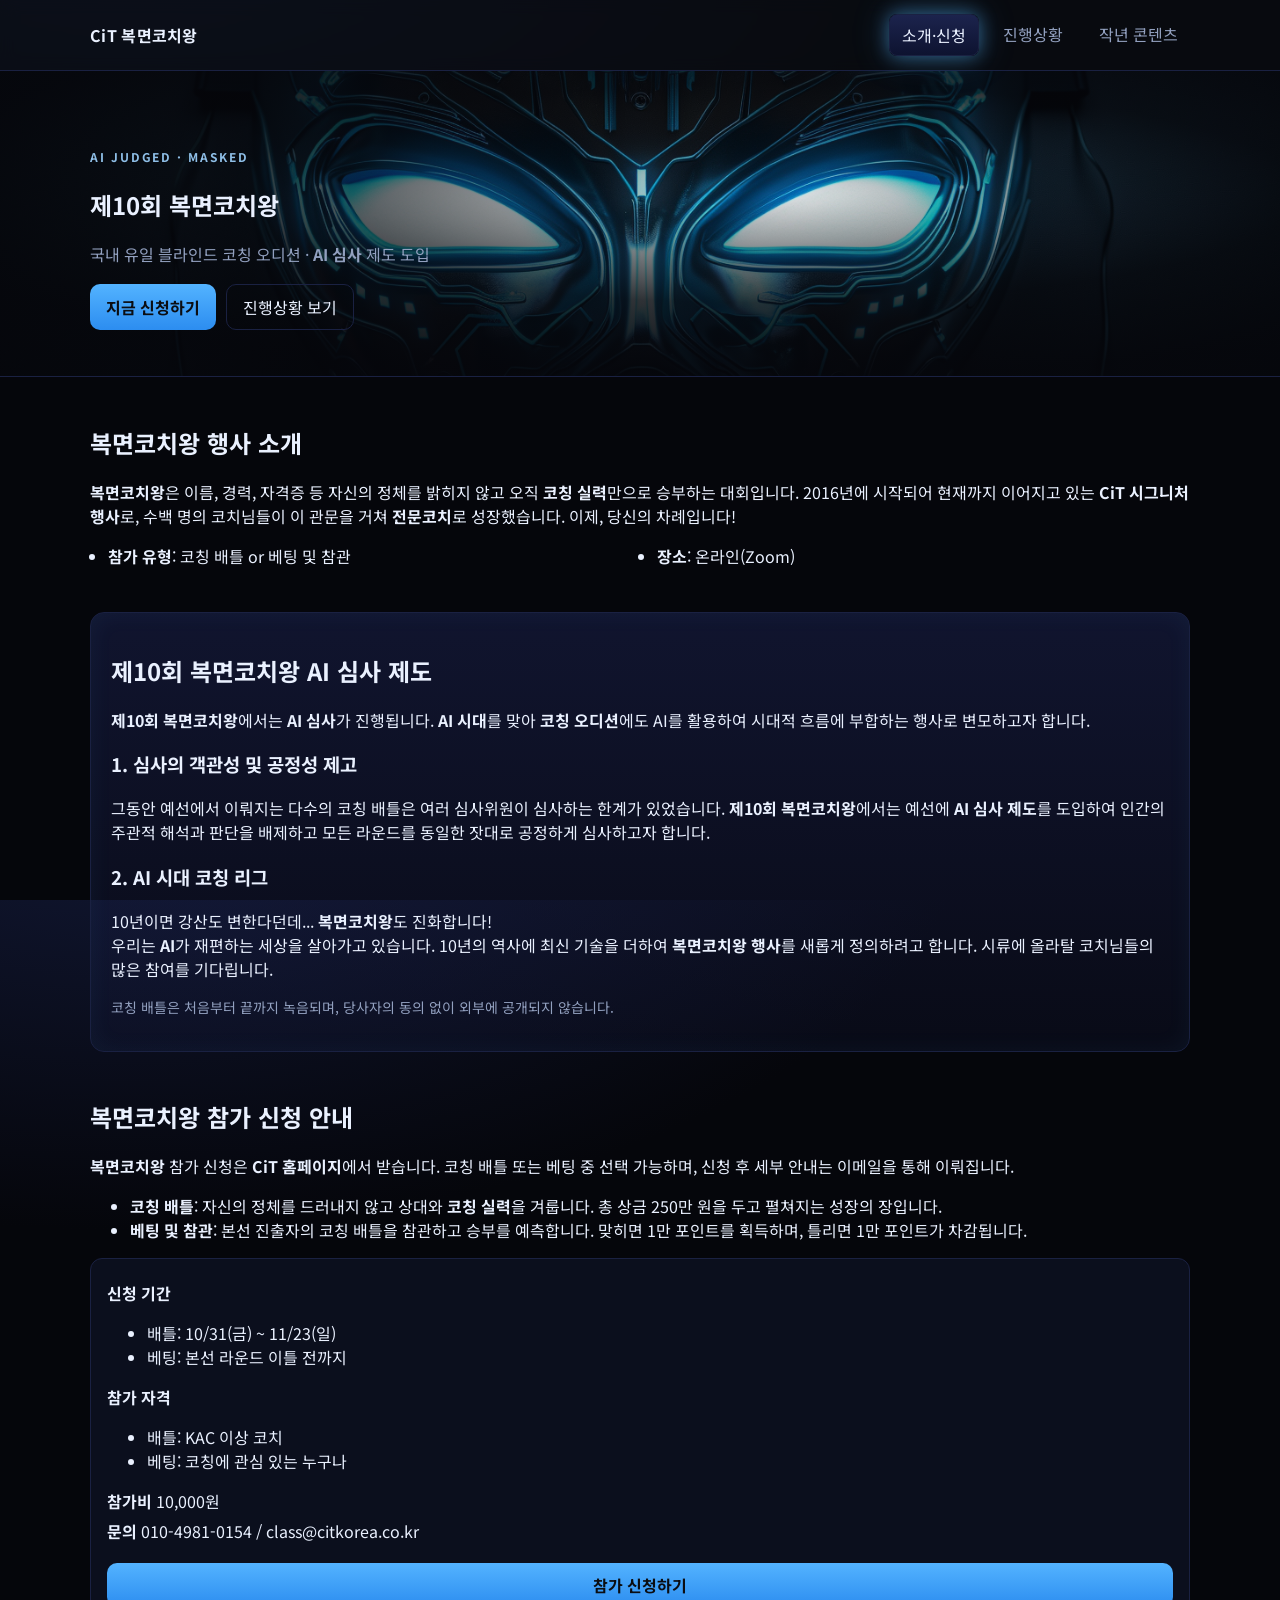
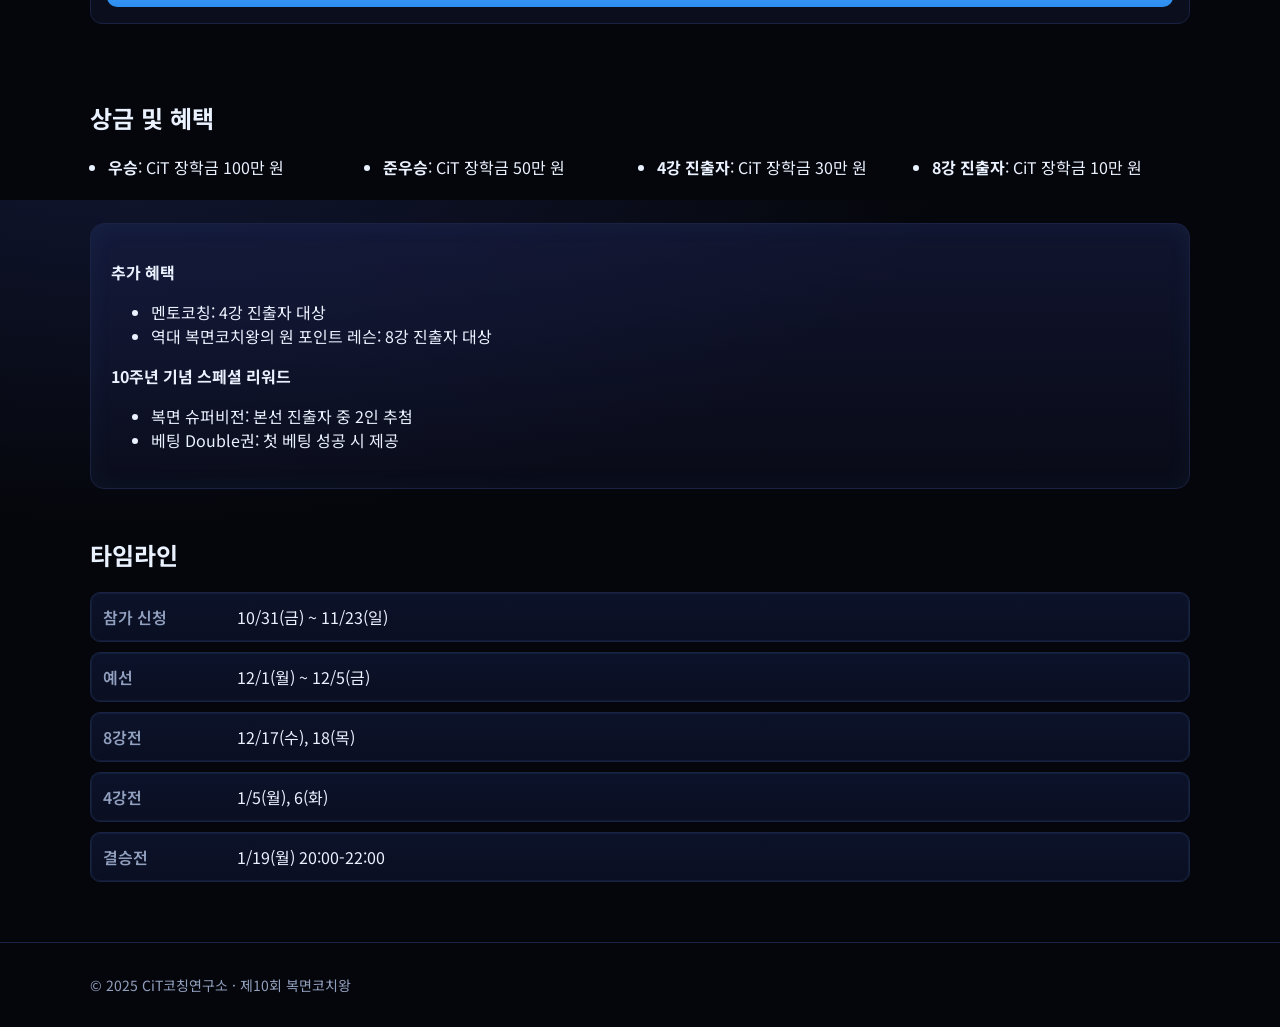
==== index.html @ 7fe80324 "Initial commit: 2025-masked-coach" ====
<!DOCTYPE html>
<html lang="ko">
<head>
    <meta charset="UTF-8" />
    <meta name="viewport" content="width=device-width, initial-scale=1, maximum-scale=5, user-scalable=yes" />
    <title>제10회 복면코치왕 | 소개 · 신청</title>
    <meta name="description" content="제10회 복면코치왕 행사 소개 및 참가 신청. 올해는 AI 심사 제도를 도입합니다." />
    
    <!-- SEO 메타 태그 -->
    <meta name="keywords" content="복면코치왕, 코칭, 오디션, AI심사, 코치, 전문코치, 코칭배틀, CiT코칭연구소" />
    <meta name="author" content="CiT코칭연구소" />
    <meta name="robots" content="index, follow" />
    <meta name="language" content="ko" />
    <meta name="revisit-after" content="7 days" />
    
    <!-- Open Graph 메타 태그 -->
    <meta property="og:type" content="website" />
    <meta property="og:title" content="제10회 복면코치왕 | 소개 · 신청" />
    <meta property="og:description" content="제10회 복면코치왕 행사 소개 및 참가 신청. 올해는 AI 심사 제도를 도입합니다." />
    <meta property="og:image" content="assets/img/mask-ai.png" />
    <meta property="og:url" content="https://citkorea.co.kr/masked-coach" />
    <meta property="og:site_name" content="CiT 복면코치왕" />
    <meta property="og:locale" content="ko_KR" />
    
    <!-- Twitter Card 메타 태그 -->
    <meta name="twitter:card" content="summary_large_image" />
    <meta name="twitter:title" content="제10회 복면코치왕 | 소개 · 신청" />
    <meta name="twitter:description" content="제10회 복면코치왕 행사 소개 및 참가 신청. 올해는 AI 심사 제도를 도입합니다." />
    <meta name="twitter:image" content="assets/img/mask-ai.png" />
    
    <!-- 구조화된 데이터 (JSON-LD) -->
    <script type="application/ld+json">
    {
        "@context": "https://schema.org",
        "@type": "Event",
        "name": "제10회 복면코치왕",
        "description": "국내 유일 블라인드 코칭 오디션 · AI 심사 제도 도입",
        "startDate": "2024-10-31",
        "endDate": "2025-01-19",
        "eventStatus": "https://schema.org/EventScheduled",
        "eventAttendanceMode": "https://schema.org/OnlineEventAttendanceMode",
        "location": {
            "@type": "VirtualLocation",
            "url": "https://citkorea.co.kr/masked-coach"
        },
        "organizer": {
            "@type": "Organization",
            "name": "CiT코칭연구소",
            "url": "https://citkorea.co.kr"
        },
        "offers": {
            "@type": "Offer",
            "price": "10000",
            "priceCurrency": "KRW",
            "availability": "https://schema.org/InStock"
        }
    }
    </script>
    
    <link rel="canonical" href="https://citkorea.co.kr/masked-coach/" />
    <link rel="preload" as="image" href="assets/img/mask-ai.png" />
    <link rel="preconnect" href="https://fonts.googleapis.com">
    <link rel="preconnect" href="https://fonts.gstatic.com" crossorigin>
    <link href="https://fonts.googleapis.com/css2?family=Noto+Sans+KR:wght@400;600;700&display=swap" rel="stylesheet">
    <link rel="stylesheet" href="assets/styles.css" />
</head>
<body>
    <header class="site-header">
        <div class="container header-inner">
            <a class="brand" href="./">CiT 복면코치왕</a>
            <nav class="nav">
                <a class="nav-link active" href="./">소개·신청</a>
                <a class="nav-link" href="progress.html">진행상황</a>
                <a class="nav-link" href="archive.html">작년 콘텐츠</a>
            </nav>
        </div>
    </header>

    <main>
        <section class="hero-image compact" style="background-image: url('assets/img/mask-ai.png');" role="img" aria-label="제10회 복면코치왕 AI 심사 제도 도입을 상징하는 마스크 이미지">
            <div class="container">
                <span class="hero-kicker">AI JUDGED · MASKED</span>
                <h1><strong>제10회 복면코치왕</strong></h1>
                <p class="subtitle">국내 유일 블라인드 코칭 오디션 · <strong>AI 심사</strong> 제도 도입</p>
                <div class="cta-group">
                    <a class="btn primary" target="_blank" rel="noopener" href="https://citkorea.co.kr/02/02_01.php">지금 신청하기</a>
                    <a class="btn ghost" href="progress.html">진행상황 보기</a>
                </div>
            </div>
        </section>
        <div class="container">

        <section class="section">
            <h2>복면코치왕 행사 소개</h2>
            <p>
                <strong>복면코치왕</strong>은 이름, 경력, 자격증 등 자신의 정체를 밝히지 않고 오직 <strong>코칭 실력</strong>만으로 승부하는 대회입니다. 2016년에 시작되어 현재까지 이어지고 있는 <strong>CiT 시그니처 행사</strong>로, 수백 명의 코치님들이 이 관문을 거쳐 <strong>전문코치</strong>로 성장했습니다. 이제, 당신의 차례입니다!
            </p>
            <ul class="keypoints">
                <li><strong>참가 유형</strong>: 코칭 배틀 or 베팅 및 참관</li>
                <li><strong>장소</strong>: 온라인(Zoom)</li>
            </ul>
        </section>

        <section class="section accent">
            <h2>제10회 복면코치왕 AI 심사 제도</h2>
            <p>
                <strong>제10회 복면코치왕</strong>에서는 <strong>AI 심사</strong>가 진행됩니다. <strong>AI 시대</strong>를 맞아 <strong>코칭 오디션</strong>에도 AI를 활용하여 시대적 흐름에 부합하는 행사로 변모하고자 합니다.
            </p>
            
            <h3>1. 심사의 객관성 및 공정성 제고</h3>
            <p>
                그동안 예선에서 이뤄지는 다수의 코칭 배틀은 여러 심사위원이 심사하는 한계가 있었습니다. <strong>제10회 복면코치왕</strong>에서는 예선에 <strong>AI 심사 제도</strong>를 도입하여 인간의 주관적 해석과 판단을 배제하고 모든 라운드를 동일한 잣대로 공정하게 심사하고자 합니다.
            </p>
            
            <h3>2. AI 시대 코칭 리그</h3>
            <p>
                10년이면 강산도 변한다던데... <strong>복면코치왕</strong>도 진화합니다!<br>
                우리는 <strong>AI</strong>가 재편하는 세상을 살아가고 있습니다. 10년의 역사에 최신 기술을 더하여 <strong>복면코치왕 행사</strong>를 새롭게 정의하려고 합니다. 시류에 올라탈 코치님들의 많은 참여를 기다립니다.
            </p>
            
            <p class="note">코칭 배틀은 처음부터 끝까지 녹음되며, 당사자의 동의 없이 외부에 공개되지 않습니다.</p>
        </section>

        <section id="apply" class="section">
            <h2>복면코치왕 참가 신청 안내</h2>
            <p>
                <strong>복면코치왕</strong> 참가 신청은 <strong>CiT 홈페이지</strong>에서 받습니다. 코칭 배틀 또는 베팅 중 선택 가능하며, 신청 후 세부 안내는 이메일을 통해 이뤄집니다.
            </p>
            <ul>
                <li><strong>코칭 배틀</strong>: 자신의 정체를 드러내지 않고 상대와 <strong>코칭 실력</strong>을 겨룹니다. 총 상금 250만 원을 두고 펼쳐지는 성장의 장입니다.</li>
                <li><strong>베팅 및 참관</strong>: 본선 진출자의 코칭 배틀을 참관하고 승부를 예측합니다. 맞히면 1만 포인트를 획득하며, 틀리면 1만 포인트가 차감됩니다.</li>
            </ul>
            <div class="apply-card">
                <div class="apply-info">
                    <p><strong>신청 기간</strong></p>
                    <ul>
                        <li>배틀: 10/31(금) ~ 11/23(일)</li>
                        <li>베팅: 본선 라운드 이틀 전까지</li>
                    </ul>
                    <p><strong>참가 자격</strong></p>
                    <ul>
                        <li>배틀: KAC 이상 코치</li>
                        <li>베팅: 코칭에 관심 있는 누구나</li>
                    </ul>
                    <p><strong>참가비</strong> 10,000원</p>
                    <p><strong>문의</strong> 010-4981-0154 / class@citkorea.co.kr</p>
                </div>
                <a class="btn primary block" target="_blank" rel="noopener" href="https://citkorea.co.kr/02/02_01.php">
                    참가 신청하기
                </a>
            </div>
        </section>

        <section class="section">
            <h2>상금 및 혜택</h2>
            <ul class="keypoints">
                <li><strong>우승</strong>: CiT 장학금 100만 원</li>
                <li><strong>준우승</strong>: CiT 장학금 50만 원</li>
                <li><strong>4강 진출자</strong>: CiT 장학금 30만 원</li>
                <li><strong>8강 진출자</strong>: CiT 장학금 10만 원</li>
            </ul>
        </section>

        <section class="section accent">
            <p><strong>추가 혜택</strong></p>
            <ul>
                <li>멘토코칭: 4강 진출자 대상</li>
                <li>역대 복면코치왕의 원 포인트 레슨: 8강 진출자 대상</li>
            </ul>
            
            <p><strong>10주년 기념 스페셜 리워드</strong></p>
            <ul>
                <li>복면 슈퍼비전: 본선 진출자 중 2인 추첨</li>
                <li>베팅 Double권: 첫 베팅 성공 시 제공</li>
            </ul>
        </section>

        <section class="section">
            <h2>타임라인</h2>
            <div class="timeline">
                <div class="timeline-item">
                    <span class="when">참가 신청</span>
                    <span class="what">10/31(금) ~ 11/23(일)</span>
                </div>
                <div class="timeline-item">
                    <span class="when">예선</span>
                    <span class="what">12/1(월) ~ 12/5(금)</span>
                </div>
                <div class="timeline-item">
                    <span class="when">8강전</span>
                    <span class="what">12/17(수), 18(목)</span>
                </div>
                <div class="timeline-item">
                    <span class="when">4강전</span>
                    <span class="what">1/5(월), 6(화)</span>
                </div>
                <div class="timeline-item">
                    <span class="when">결승전</span>
                    <span class="what">1/19(월) 20:00-22:00</span>
                </div>
            </div>
        </section>
        </div>
    </main>

    <footer class="site-footer">
        <div class="container">
            <p>© 2025 CiT코칭연구소 · 제10회 복면코치왕</p>
        </div>
    </footer>

    <script src="assets/app.js"></script>
</body>
</html>
---- assets/styles.css ----
:root {
  --bg: #05060b;
  --panel: #0b0f1d;
  --text: #eaf1ff;
  --muted: #92a0bf;
  --primary: #53b3ff;
  --primary-600: #2c8df0;
  --accent: #0f1530;
  --border: #1a2142;
  --success: #8dd08a;
  --glow: 0 0 18px rgba(83,179,255,0.45), 0 0 36px rgba(83,179,255,0.25);
}

* { box-sizing: border-box; }
html, body { height: 100%; }
body {
  margin: 0;
  font-family: 'Noto Sans KR', system-ui, -apple-system, Segoe UI, Roboto, Arial, sans-serif;
  color: var(--text);
  background: radial-gradient(1400px 700px at 10% -10%, #111733 0%, var(--bg) 60%);
}

.container { width: min(1100px, 92vw); margin: 0 auto; }

.site-header { position: sticky; top: 0; z-index: 10; background: rgba(11,13,18,0.7); backdrop-filter: blur(8px); border-bottom: 1px solid var(--border); }
.header-inner { display: flex; align-items: center; justify-content: space-between; padding: 14px 0; }
.brand { color: var(--text); text-decoration: none; font-weight: 700; letter-spacing: 0.3px; }
.nav { display: flex; gap: 12px; }
.nav-link { color: var(--muted); text-decoration: none; padding: 8px 12px; border-radius: 8px; }
.nav-link:hover { color: var(--text); background: var(--accent); }
.nav-link.active { color: var(--text); background: linear-gradient(180deg, rgba(30,38,84,0.9), rgba(14,20,52,0.9)); border: 1px solid var(--border); box-shadow: var(--glow); }

.hero { padding: 64px 0 24px; text-align: left; }
.hero h1 { font-size: 40px; margin: 0 0 8px; }
.subtitle { color: var(--muted); margin-top: 6px; }
.cta-group { margin-top: 18px; display: flex; gap: 10px; flex-wrap: wrap; }

/* Hero image banner */
.hero-image {
  position: relative;
  padding: 120px 0 80px;
  background-position: center;
  background-size: cover;
  background-repeat: no-repeat;
  border-bottom: 1px solid var(--border);
  min-height: 46vh;
}
.hero-image::before {
  content: '';
  position: absolute;
  inset: 0;
  background: radial-gradient(70% 60% at 60% 40%, rgba(14,20,52,0.08) 0%, rgba(5,6,11,0.82) 60%, rgba(5,6,11,0.95) 100%);
}
.hero-image.compact { min-height: 34vh; padding: 72px 0 44px; }
.hero-image.contain { background-size: contain; min-height: 56vh; }
.hero-image .container { position: relative; z-index: 1; }
.hero-kicker { display: inline-block; color: #9ed3ff; text-transform: uppercase; letter-spacing: 0.16em; font-weight: 700; font-size: 12px; opacity: 0.9; }
.hero h1 strong { color: #a9d9ff; text-shadow: var(--glow); }

.btn { 
  display: inline-flex; 
  align-items: center; 
  justify-content: center; 
  gap: 8px; 
  padding: 10px 16px; 
  border-radius: 10px; 
  text-decoration: none; 
  color: var(--text); 
  border: 1px solid var(--border); 
  background: var(--accent); 
  box-shadow: 0 0 0 rgba(0,0,0,0); 
  transition: box-shadow .2s ease, transform .08s ease;
  min-height: 44px; /* 터치 친화적인 최소 높이 */
  -webkit-tap-highlight-color: transparent; /* 모바일 터치 하이라이트 제거 */
  touch-action: manipulation; /* 더블탭 줌 방지 */
}
.btn.primary { background: linear-gradient(180deg, var(--primary), var(--primary-600)); border: none; color: #0b0d12; font-weight: 700; }
.btn.primary:hover { box-shadow: var(--glow); transform: translateY(-1px); }
.btn.ghost { 
  background: transparent; 
  transition: all 0.2s ease;
}

.btn.ghost:hover {
  background: var(--primary);
  color: var(--bg);
  transform: translateY(-1px);
}
.btn.block { width: 100%; }

.section { padding: 28px 0; }
.section.accent { background: linear-gradient(180deg, rgba(24,30,70,0.6), rgba(24,30,70,0.2)); border: 1px solid var(--border); border-radius: 14px; padding: 20px; box-shadow: inset 0 0 24px rgba(83,179,255,0.06); }

.keypoints { display: grid; grid-template-columns: repeat(auto-fit, minmax(220px, 1fr)); gap: 8px 16px; padding-left: 18px; }
.criteria { padding-left: 18px; }
.note { color: var(--muted); font-size: 14px; }

.apply-card { display: grid; grid-template-columns: 1fr; gap: 14px; background: var(--panel); border: 1px solid var(--border); border-radius: 12px; padding: 16px; }
.apply-info p { margin: 6px 0; }

.timeline { display: grid; gap: 10px; }
.timeline-item { display: grid; grid-template-columns: 120px 1fr; gap: 14px; align-items: center; background: linear-gradient(180deg, #0c1229, #0a0f22); border: 1px solid var(--border); padding: 12px; border-radius: 10px; box-shadow: inset 0 0 0 1px rgba(83,179,255,0.08); }
.timeline .when { color: var(--muted); font-weight: 600; }

.site-footer { border-top: 1px solid var(--border); margin-top: 32px; }
.site-footer .container { padding: 18px 0; color: var(--muted); font-size: 14px; }

.card { background: linear-gradient(180deg, #0d1226, #0a0f21); border: 1px solid var(--border); border-radius: 12px; overflow: hidden; box-shadow: inset 0 0 0 1px rgba(83,179,255,0.06); }
.card-header { display: flex; align-items: center; gap: 10px; padding: 12px 14px; border-bottom: 1px solid var(--border); background: #151a2b; }
.card-header h3 { margin: 0; font-size: 18px; }
.badge { display: inline-block; padding: 2px 8px; border-radius: 999px; background: linear-gradient(180deg, #263266, #1c274f); color: var(--text); font-size: 12px; box-shadow: var(--glow); }
.card-body { padding: 12px 14px; color: var(--text); }
.card-footer { padding: 10px 14px; border-top: 1px solid var(--border); color: var(--muted); display: flex; gap: 12px; align-items: center; justify-content: space-between; }

.progress-controls { display: flex; gap: 12px; margin: 12px 0 18px; }
.progress-controls input { background: var(--panel); border: 1px solid var(--border); color: var(--text); padding: 10px 12px; border-radius: 10px; width: 280px; box-shadow: inset 0 0 12px rgba(83,179,255,0.08); }

.stats { display: grid; grid-template-columns: repeat(auto-fit, minmax(160px, 1fr)); gap: 12px; margin: 12px 0 16px; }
.stat { background: var(--panel); border: 1px solid var(--border); border-radius: 12px; padding: 12px; display: grid; gap: 4px; }
.stat .num { font-size: 22px; font-weight: 700; }
.stat .label { color: var(--muted); font-size: 13px; }

.grid { display: grid; grid-template-columns: 1fr; gap: 20px; }
.video-card .thumb { aspect-ratio: 16/9; background: #000; box-shadow: 0 0 24px rgba(169, 137, 65, 0.25); }
.video-card iframe { width: 100%; height: 100%; border: 0; }

.links { padding-left: 18px; }
.tags { display: flex; gap: 6px; flex-wrap: wrap; }
.tag { background: #22305c; border-radius: 999px; padding: 2px 8px; font-size: 12px; box-shadow: var(--glow); }

/* 모바일 최적화 */
@media (max-width: 768px) {
  /* 스크롤 개선 */
  html {
    -webkit-overflow-scrolling: touch;
  }
  
  body {
    -webkit-text-size-adjust: 100%; /* iOS 텍스트 크기 자동 조정 방지 */
  }
  .container { 
    width: 95vw; 
    padding: 0 16px;
  }
  
  .site-header {
    padding: 0 16px;
  }
  
  .header-inner {
    flex-direction: column;
    gap: 16px;
    padding: 16px 0;
  }
  
  .nav {
    width: 100%;
    justify-content: center;
    flex-wrap: wrap;
    gap: 8px;
  }
  
  .nav-link {
    font-size: 14px;
    padding: 10px 16px;
  }
  
  .hero-image {
    padding: 80px 0 60px;
    min-height: 40vh;
  }
  
  .hero-image h1 {
    font-size: 28px;
    line-height: 1.2;
  }
  
  .subtitle {
    font-size: 16px;
    line-height: 1.4;
  }
  
  .cta-group {
    flex-direction: column;
    align-items: stretch;
    gap: 12px;
  }
  
  .btn {
    padding: 14px 20px;
    font-size: 16px;
    text-align: center;
  }
  
  .section {
    padding: 32px 0;
  }
  
  .section h2 {
    font-size: 24px;
    margin-bottom: 20px;
  }
  
  .section h3 {
    font-size: 20px;
    margin-bottom: 16px;
  }
  
  .keypoints {
    padding-left: 20px;
  }
  
  .keypoints li {
    margin-bottom: 12px;
    font-size: 15px;
    line-height: 1.5;
  }
  
  .apply-card {
    flex-direction: column;
    gap: 24px;
  }
  
  .apply-info {
    order: 1;
  }
  
  .timeline {
    gap: 16px;
  }
  
  .timeline-item {
    grid-template-columns: 80px 1fr;
    gap: 12px;
    padding: 16px;
  }
  
  .timeline-item .when {
    font-size: 12px;
  }
  
  .timeline-item .what {
    font-size: 14px;
  }
  
  .card {
    margin-bottom: 20px;
  }
  
  .card-header h3 {
    font-size: 18px;
  }
  
  .card-body p {
    font-size: 14px;
    line-height: 1.6;
  }
  
  .grid {
    grid-template-columns: 1fr;
    gap: 20px;
  }
  
  .video-card .thumb iframe {
    height: 200px;
  }
  
  .stats {
    flex-direction: column;
    gap: 16px;
  }
  
  .stat {
    text-align: center;
  }
  
  .stat .num {
    font-size: 32px;
  }
  
  .stat .label {
    font-size: 14px;
  }
  
  /* 모바일에서 더 나은 터치 경험 */
  .nav-link,
  .btn,
  .copy-btn,
  .delete-btn {
    -webkit-tap-highlight-color: transparent;
    touch-action: manipulation;
  }
  
  /* 모바일에서 스크롤 개선 */
  .progress-list,
  .inquiry-list {
    -webkit-overflow-scrolling: touch;
  }
  
  /* 모바일에서 폰트 크기 최적화 */
  p, li, span {
    font-size: 15px;
    line-height: 1.6;
  }
  
  /* 모바일에서 더 나은 가독성 */
  .hero-kicker {
    font-size: 11px;
  }
  
  .note {
    font-size: 13px;
    padding: 12px;
  }
  
  /* 모바일에서 카드 간격 조정 */
  .card {
    margin-bottom: 16px;
  }
  
  /* 모바일에서 태그 크기 조정 */
  .tag {
    font-size: 11px;
    padding: 3px 8px;
  }
  
  /* 모바일에서 드롭다운 화살표 크기 조정 */
  .input-group select {
    background-size: 14px;
    padding-right: 36px;
  }
}

@media (max-width: 640px) {
  .timeline-item { 
    grid-template-columns: 70px 1fr; 
    padding: 12px;
  }
  
  .hero-image h1 {
    font-size: 24px;
  }
  
  .section h2 {
    font-size: 22px;
  }
  
  .section h3 {
    font-size: 18px;
  }
  
  .nickname-generator {
    padding: 0 10px;
  }
  
  .nickname-item {
    flex-direction: column;
    align-items: flex-start;
    gap: 8px;
  }
  
  .nickname-text {
    font-size: 14px;
  }
  
  .breadcrumb ol {
    flex-wrap: wrap;
  }
  
  .inquiry-form .input-group {
    margin-bottom: 16px;
  }
  
  .inquiry-form textarea {
    min-height: 100px;
  }
  
  .inquiry-item {
    padding: 16px;
  }
  
  .inquiry-header {
    flex-direction: column;
    align-items: flex-start;
    gap: 8px;
  }
  
  .inquiry-name {
    font-size: 13px;
  }
  
  .inquiry-content {
    font-size: 13px;
  }
}

/* 닉네임 생성기 스타일 */
.nickname-generator {
  max-width: 600px;
  margin: 0 auto;
}

.input-group {
  margin-bottom: 20px;
}

.input-group label {
  display: block;
  margin-bottom: 8px;
  font-weight: 600;
  color: var(--text);
}

.input-group input,
.input-group select {
  width: 100%;
  padding: 12px 16px;
  background: var(--panel);
  border: 1px solid var(--border);
  border-radius: 10px;
  color: var(--text);
  font-size: 16px; /* 모바일에서 줌 방지 */
  box-shadow: inset 0 0 12px rgba(83,179,255,0.08);
  transition: border-color 0.2s ease;
  min-height: 44px; /* 터치 친화적인 최소 높이 */
  -webkit-appearance: none; /* iOS 기본 스타일 제거 */
  -webkit-tap-highlight-color: transparent;
}

/* 드롭다운 화살표 스타일 */
.input-group select {
  background-image: url("data:image/svg+xml;charset=UTF-8,%3csvg xmlns='http://www.w3.org/2000/svg' viewBox='0 0 24 24' fill='none' stroke='%2392a0bf' stroke-width='2' stroke-linecap='round' stroke-linejoin='round'%3e%3cpolyline points='6,9 12,15 18,9'%3e%3c/polyline%3e%3c/svg%3e");
  background-repeat: no-repeat;
  background-position: right 12px center;
  background-size: 16px;
  padding-right: 40px; /* 화살표를 위한 여백 */
}

.input-group input:focus,
.input-group select:focus {
  outline: none;
  border-color: var(--primary);
  box-shadow: inset 0 0 12px rgba(83,179,255,0.15), 0 0 0 2px rgba(83,179,255,0.1);
}

/* 포커스 상태에서 화살표 색상 변경 */
.input-group select:focus {
  background-image: url("data:image/svg+xml;charset=UTF-8,%3csvg xmlns='http://www.w3.org/2000/svg' viewBox='0 0 24 24' fill='none' stroke='%2353b3ff' stroke-width='2' stroke-linecap='round' stroke-linejoin='round'%3e%3cpolyline points='6,9 12,15 18,9'%3e%3c/polyline%3e%3c/svg%3e");
}

.nickname-result {
  margin-top: 30px;
  padding: 20px;
  background: var(--panel);
  border: 1px solid var(--border);
  border-radius: 12px;
  box-shadow: 0 0 24px rgba(83,179,255,0.1);
}

.nickname-result h3 {
  margin: 0 0 20px 0;
  color: var(--primary);
  font-size: 20px;
}

.nickname-list {
  display: flex;
  flex-direction: column;
  gap: 12px;
  margin-bottom: 20px;
}

.nickname-item {
  display: flex;
  align-items: center;
  gap: 12px;
  padding: 12px 16px;
  background: var(--accent);
  border: 1px solid var(--border);
  border-radius: 8px;
  transition: all 0.2s ease;
}

.nickname-item:hover {
  border-color: var(--primary);
  box-shadow: 0 0 12px rgba(83,179,255,0.15);
}

.nickname-number {
  display: flex;
  align-items: center;
  justify-content: center;
  width: 24px;
  height: 24px;
  background: var(--primary);
  color: var(--bg);
  border-radius: 50%;
  font-weight: 700;
  font-size: 12px;
}

.nickname-text {
  flex: 1;
  font-weight: 600;
  font-size: 16px;
  color: var(--text);
}

.copy-btn {
  padding: 6px 12px;
  background: transparent;
  border: 1px solid var(--primary);
  border-radius: 6px;
  color: var(--primary);
  font-size: 12px;
  font-weight: 600;
  cursor: pointer;
  transition: all 0.2s ease;
}

.copy-btn:hover {
  background: var(--primary);
  color: var(--bg);
}

.external-tools {
  margin-top: 30px;
  padding: 20px;
  background: var(--accent);
  border: 1px solid var(--border);
  border-radius: 12px;
  text-align: center;
}

.external-tools p {
  margin: 0 0 15px 0;
  color: var(--muted);
  font-size: 14px;
}

/* 기대사항 & 문의 스타일 */
.inquiry-form {
  max-width: 600px;
  margin: 0 auto;
}

.inquiry-form .input-group {
  margin-bottom: 20px;
}

.inquiry-form textarea {
  width: 100%;
  padding: 12px;
  background: var(--accent);
  border: 1px solid var(--border);
  border-radius: 8px;
  color: var(--text);
  font-family: inherit;
  font-size: 16px; /* 모바일에서 줌 방지 */
  resize: vertical;
  min-height: 100px;
  -webkit-appearance: none; /* iOS 기본 스타일 제거 */
  -webkit-tap-highlight-color: transparent;
}

.inquiry-form textarea:focus {
  outline: none;
  border-color: var(--primary);
  box-shadow: 0 0 0 2px rgba(83, 179, 255, 0.1);
}

.inquiry-list h3 {
  margin: 0 0 20px 0;
  color: var(--text);
  font-size: 18px;
  font-weight: 600;
}

.inquiry-item {
  background: var(--accent);
  border: 1px solid var(--border);
  border-radius: 12px;
  padding: 16px;
  margin-bottom: 12px;
  transition: all 0.2s ease;
}

.inquiry-item:hover {
  border-color: var(--primary);
  box-shadow: 0 2px 8px rgba(83, 179, 255, 0.1);
}

.inquiry-header {
  display: flex;
  align-items: center;
  gap: 12px;
  margin-bottom: 8px;
  flex-wrap: wrap;
}

.inquiry-name {
  font-weight: 600;
  color: var(--primary);
  font-size: 14px;
}

.inquiry-type {
  background: var(--primary);
  color: var(--bg);
  padding: 2px 8px;
  border-radius: 12px;
  font-size: 12px;
  font-weight: 500;
}

.inquiry-date {
  color: var(--muted);
  font-size: 12px;
  margin-left: auto;
}

.delete-btn {
  padding: 4px 8px;
  background: transparent;
  border: 1px solid #ff6b6b;
  border-radius: 4px;
  color: #ff6b6b;
  font-size: 11px;
  font-weight: 500;
  cursor: pointer;
  transition: all 0.2s ease;
  margin-left: 8px;
}

.delete-btn:hover {
  background: #ff6b6b;
  color: white;
}

.inquiry-content {
  color: var(--text);
  line-height: 1.6;
  font-size: 14px;
  white-space: pre-wrap;
}

/* Breadcrumb Navigation */
.breadcrumb {
  background: var(--panel);
  border-bottom: 1px solid var(--border);
  padding: 12px 0;
}

.breadcrumb ol {
  display: flex;
  list-style: none;
  margin: 0;
  padding: 0;
  gap: 8px;
  align-items: center;
}

.breadcrumb li {
  display: flex;
  align-items: center;
}

.breadcrumb li:not(:last-child)::after {
  content: '>';
  color: var(--muted);
  margin-left: 8px;
  font-size: 12px;
}

.breadcrumb a {
  color: var(--primary);
  text-decoration: none;
  font-size: 14px;
  transition: color 0.2s ease;
}

.breadcrumb a:hover {
  color: var(--text);
}

.breadcrumb li[aria-current="page"] {
  color: var(--muted);
  font-size: 14px;
}
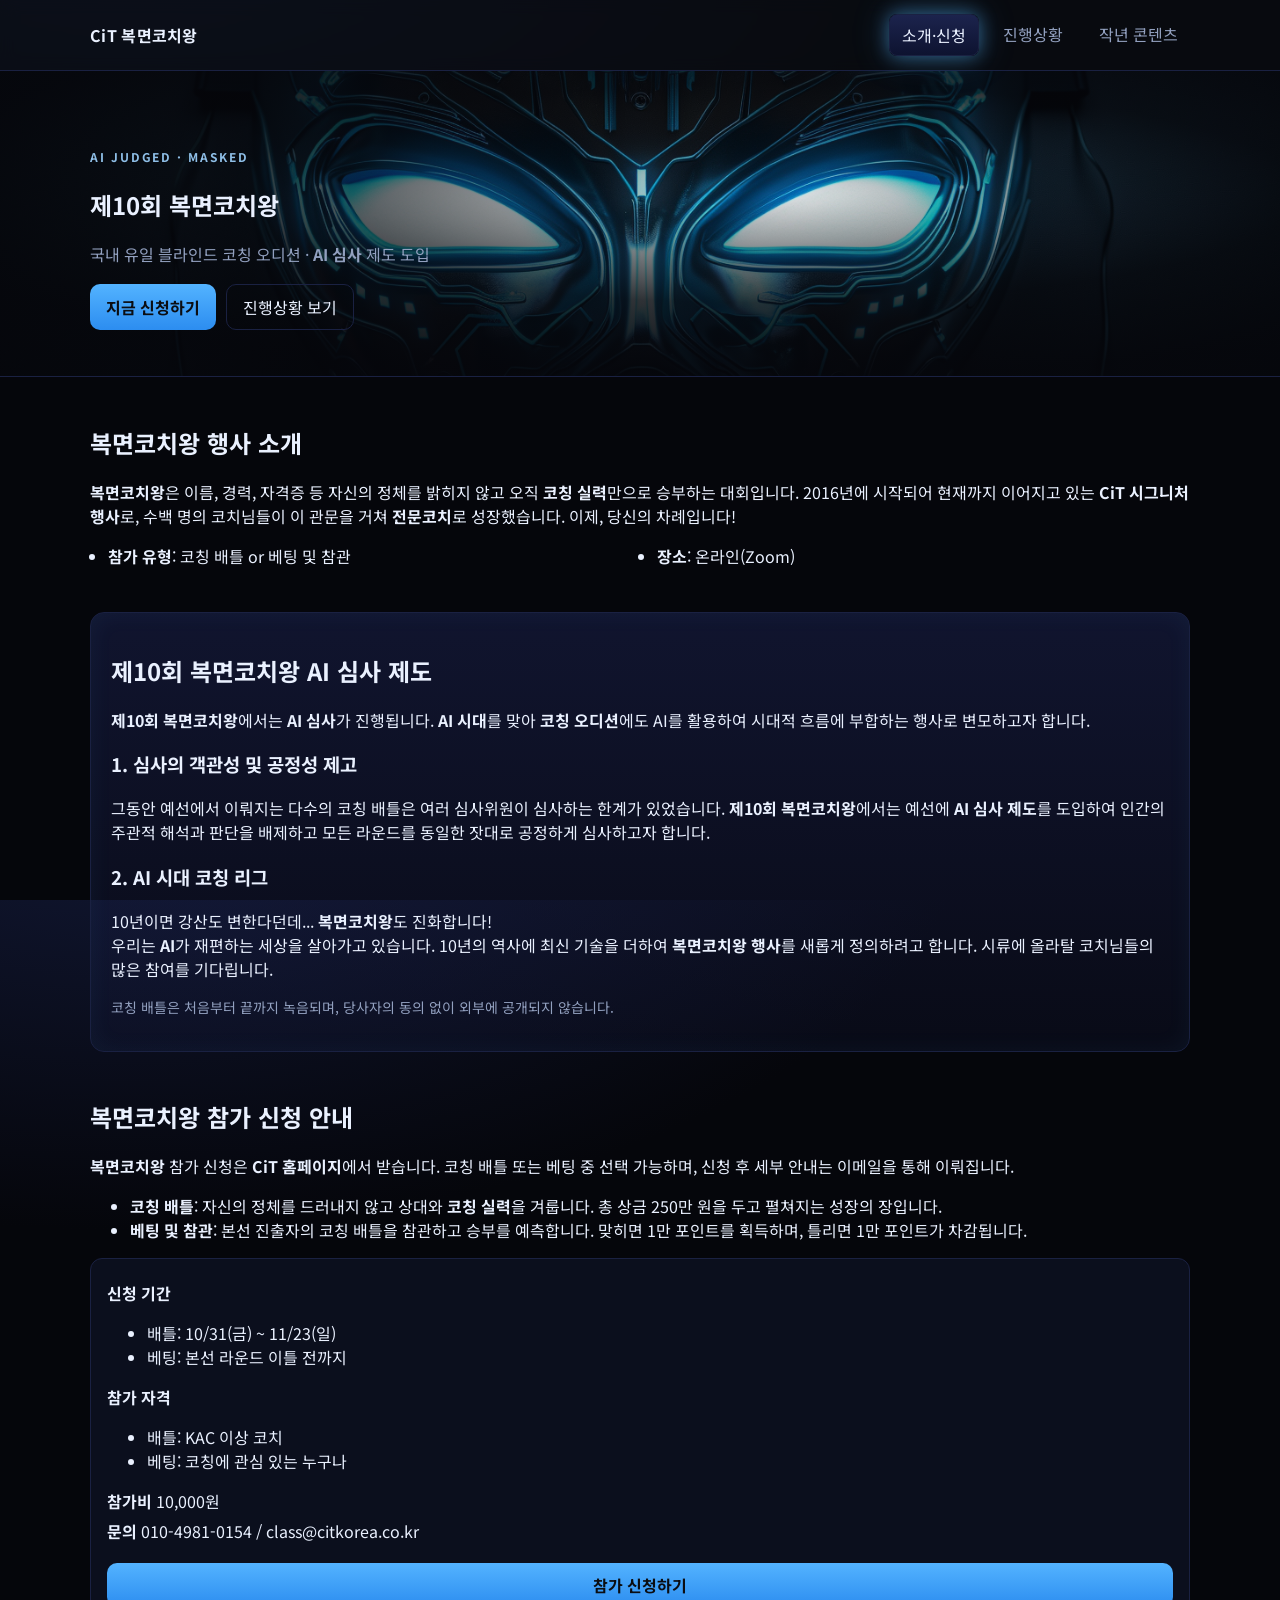
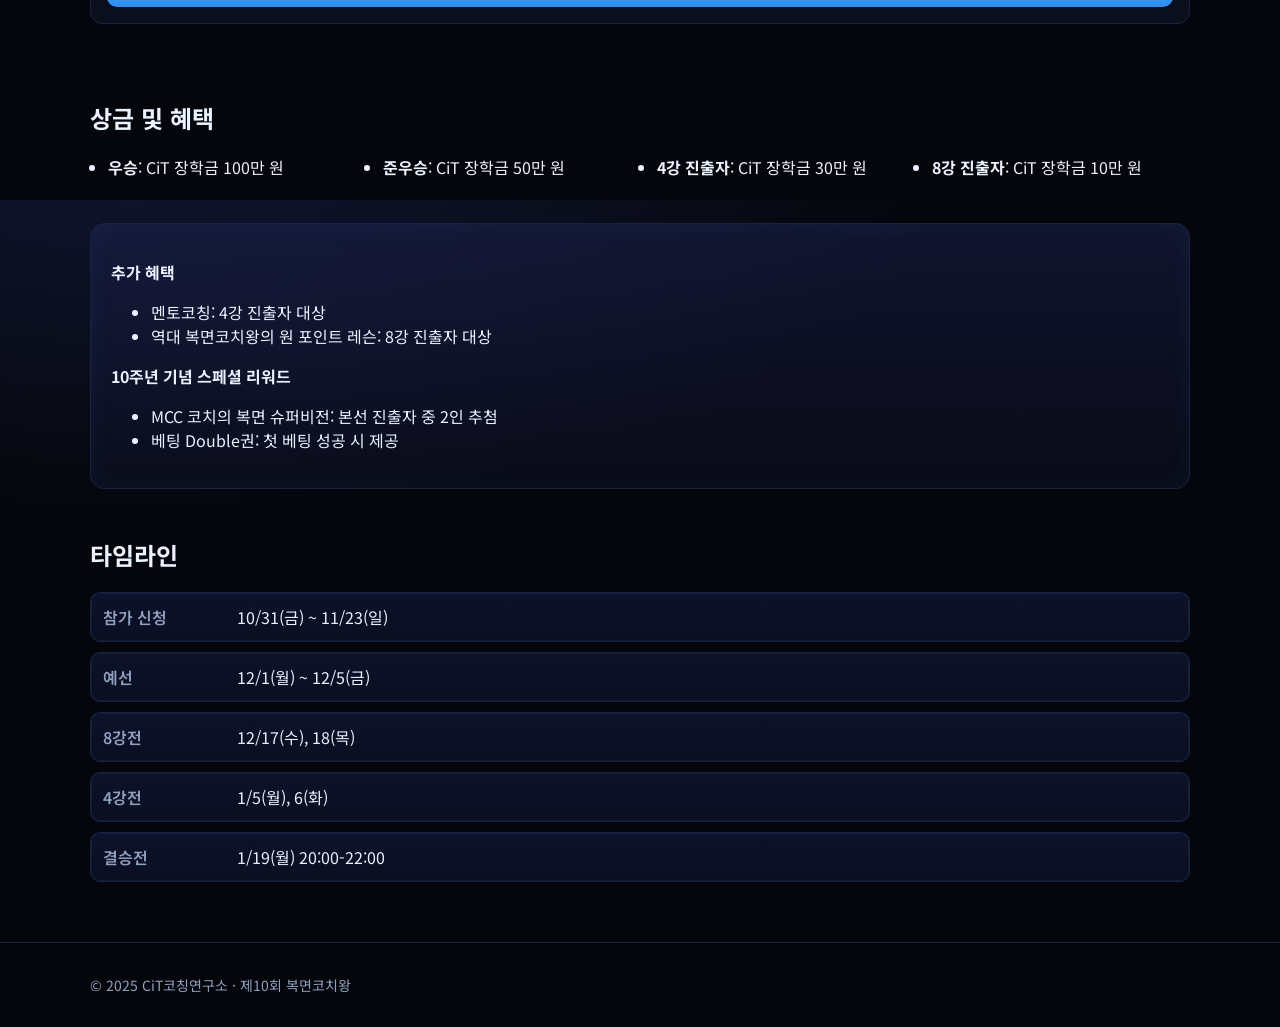
==== commit ceffa286: "Update index.html" ====
--- a/index.html
+++ b/index.html
@@ -62,7 +62,7 @@
     <link rel="preconnect" href="https://fonts.googleapis.com">
     <link rel="preconnect" href="https://fonts.gstatic.com" crossorigin>
     <link href="https://fonts.googleapis.com/css2?family=Noto+Sans+KR:wght@400;600;700&display=swap" rel="stylesheet">
-    <link rel="stylesheet" href="assets/styles.css" />
+    <link rel="stylesheet" href="assets/styles.css?v=20251030" />
 </head>
 <body>
     <header class="site-header">
@@ -170,7 +170,7 @@
             
             <p><strong>10주년 기념 스페셜 리워드</strong></p>
             <ul>
-                <li>복면 슈퍼비전: 본선 진출자 중 2인 추첨</li>
+                <li>MCC 코치의 복면 슈퍼비전: 본선 진출자 중 2인 추첨</li>
                 <li>베팅 Double권: 첫 베팅 성공 시 제공</li>
             </ul>
         </section>
@@ -209,7 +209,7 @@
         </div>
     </footer>
 
-    <script src="assets/app.js"></script>
+    <script src="assets/app.js?v=20251030"></script>
 </body>
 </html>
 
